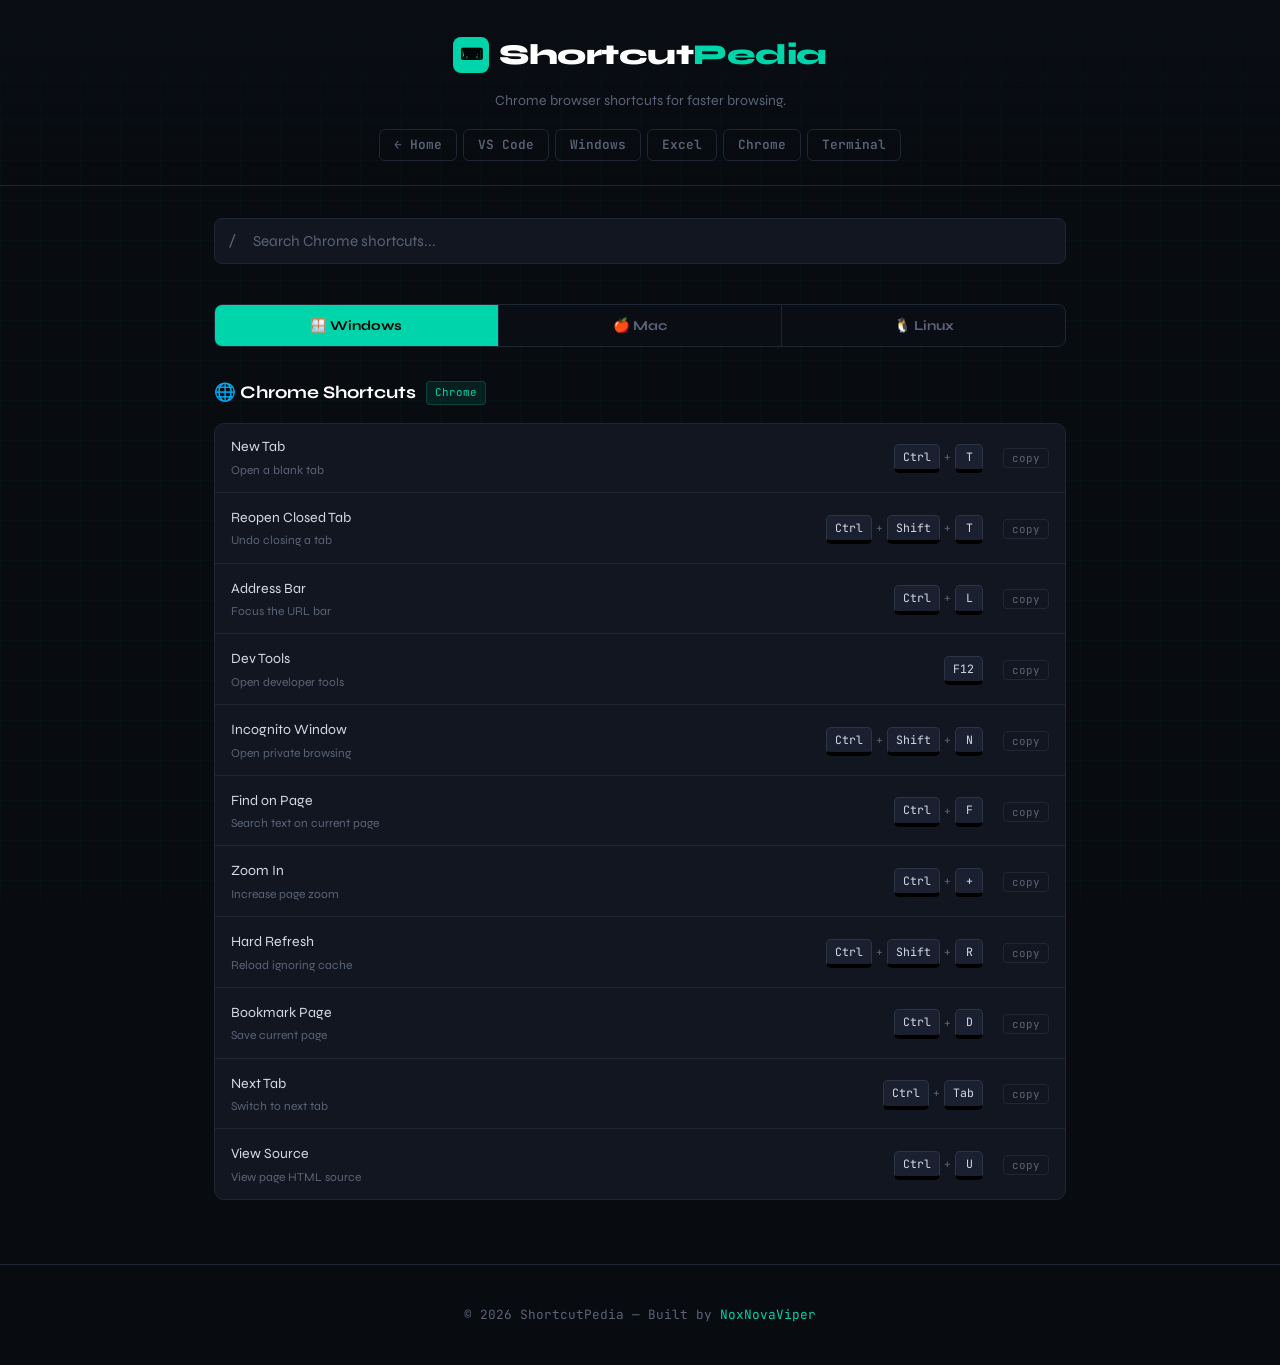
==== Chrome.html @ e055d783 "reupload" ====
<!DOCTYPE html>
<html lang="en">
<head>
    <meta charset="UTF-8">
    <meta name="viewport" content="width=device-width, initial-scale=1.0">
    <title>Chrome Shortcuts | ShortcutPedia</title>
    <meta name="description" content="Chrome keyboard shortcuts for Windows, Mac and Linux on ShortcutPedia.">
    <link rel="stylesheet" href="Style.css">
</head>
<body>

<header>
    <div class="site-logo">
        <div class="logo-icon">⌨</div>
        <h1>Shortcut<span>Pedia</span></h1>
    </div>
    <p>Chrome browser shortcuts for faster browsing.</p>
    <nav>
        <a href="index.html">&larr; Home</a>
        <a href="VSCode.html">VS Code</a>
        <a href="Windows.html">Windows</a>
        <a href="Excel.html">Excel</a>
        <a href="Chrome.html">Chrome</a>
        <a href="Terminal.html">Terminal</a>
    </nav>
</header>

<div class="container">

    <div class="search-wrap">
        <span class="search-icon">/</span>
        <input type="text" id="search" class="search-box" placeholder="Search Chrome shortcuts...">
    </div>

    <div class="os-selector">
        <button class="os-btn active" data-os="win">🪟 Windows</button>
        <button class="os-btn" data-os="mac">🍎 Mac</button>
        <button class="os-btn" data-os="linux">🐧 Linux</button>
    </div>

    <section>
        <div class="section-header">
            <h2>🌐 Chrome Shortcuts</h2>
            <span class="section-tag">Chrome</span>
        </div>
        <div class="shortcut-list" id="chrome-list"></div>
    </section>

</div>

<footer>
    &copy; 2026 ShortcutPedia — Built by <a href="https://noxnovaviper.github.io/CodePedia/">NoxNovaViper</a>
</footer>

<script src="script.js"></script>
</body>
</html>
---- Style.css ----
@import url('https://fonts.googleapis.com/css2?family=JetBrains+Mono:wght@400;700&family=Syne:wght@400;600;700;800&display=swap');

:root {
    --bg: #080b0f;
    --bg2: #0e1318;
    --text: #d4dbe8;
    --muted: #5a6478;
    --accent: #00d4aa;
    --accent2: #ff6b35;
    --card: #111620;
    --border: #1e2733;
    --tab-bg: #0a0e14;
    --kbd-bg: #1a2030;
    --kbd-border: #2a3545;
    --kbd-shadow: #000;
}

* { box-sizing: border-box; margin: 0; padding: 0; }

body {
    font-family: 'Syne', sans-serif;
    background: var(--bg);
    color: var(--text);
    line-height: 1.6;
    min-height: 100vh;
}

/* --- Animated grid background --- */
body::before {
    content: '';
    position: fixed;
    inset: 0;
    background-image:
        linear-gradient(rgba(0,212,170,0.03) 1px, transparent 1px),
        linear-gradient(90deg, rgba(0,212,170,0.03) 1px, transparent 1px);
    background-size: 40px 40px;
    pointer-events: none;
    z-index: 0;
}

/* --- Header --- */
header {
    position: relative;
    z-index: 1;
    background: linear-gradient(180deg, #0a0e14 0%, transparent 100%);
    padding: 2rem 1.5rem 1.5rem;
    text-align: center;
    border-bottom: 1px solid var(--border);
}

.site-logo {
    display: inline-flex;
    align-items: center;
    gap: 10px;
    margin-bottom: 0.5rem;
}

.logo-icon {
    width: 36px;
    height: 36px;
    background: var(--accent);
    border-radius: 8px;
    display: flex;
    align-items: center;
    justify-content: center;
    font-family: 'JetBrains Mono', monospace;
    font-weight: 700;
    font-size: 1rem;
    color: #000;
}

header h1 {
    font-size: 1.8rem;
    font-weight: 800;
    letter-spacing: -0.5px;
    color: white;
}

header h1 span { color: var(--accent); }
header p { color: var(--muted); font-size: 0.88rem; margin-top: 0.25rem; }

/* --- Nav --- */
nav {
    display: flex;
    justify-content: center;
    gap: 6px;
    flex-wrap: wrap;
    margin-top: 1rem;
}

nav a {
    color: var(--muted);
    text-decoration: none;
    font-weight: 600;
    padding: 5px 14px;
    border-radius: 6px;
    border: 1px solid var(--border);
    font-size: 0.8rem;
    transition: all 0.2s;
    font-family: 'JetBrains Mono', monospace;
}

nav a:hover, nav a.active {
    color: var(--accent);
    border-color: var(--accent);
    background: rgba(0,212,170,0.06);
}

/* --- Container --- */
.container {
    max-width: 900px;
    margin: 2rem auto;
    padding: 0 1.5rem;
    position: relative;
    z-index: 1;
}

/* --- Search --- */
.search-wrap {
    position: relative;
    margin-bottom: 2.5rem;
}

.search-icon {
    position: absolute;
    left: 14px;
    top: 50%;
    transform: translateY(-50%);
    color: var(--muted);
    font-family: 'JetBrains Mono', monospace;
    font-size: 0.9rem;
}

.search-box {
    width: 100%;
    padding: 13px 14px 13px 38px;
    border-radius: 8px;
    border: 1px solid var(--border);
    background: var(--card);
    color: white;
    font-size: 0.95rem;
    font-family: 'Syne', sans-serif;
    outline: none;
    transition: border-color 0.2s;
}
.search-box:focus { border-color: var(--accent); }
.search-box::placeholder { color: var(--muted); }

/* --- OS Selector --- */
.os-selector {
    display: flex;
    background: var(--tab-bg);
    border: 1px solid var(--border);
    border-radius: 8px;
    overflow: hidden;
    margin-bottom: 2rem;
}

.os-btn {
    flex: 1;
    padding: 12px 10px;
    border: none;
    background: none;
    color: var(--muted);
    cursor: pointer;
    font-size: 0.85rem;
    font-weight: 700;
    font-family: 'Syne', sans-serif;
    transition: all 0.2s;
    border-right: 1px solid var(--border);
    display: flex;
    align-items: center;
    justify-content: center;
    gap: 6px;
}
.os-btn:last-child { border-right: none; }
.os-btn.active { background: var(--accent); color: #000; }
.os-btn:hover:not(.active) { background: rgba(0,212,170,0.06); color: var(--accent); }

/* --- Section headers --- */
section { margin-bottom: 2.5rem; }

.section-header {
    display: flex;
    align-items: center;
    gap: 10px;
    margin-bottom: 1rem;
}

.section-header h2 {
    font-size: 1.1rem;
    font-weight: 700;
    color: white;
}

.section-tag {
    font-family: 'JetBrains Mono', monospace;
    font-size: 0.68rem;
    color: var(--accent);
    background: rgba(0,212,170,0.1);
    border: 1px solid rgba(0,212,170,0.2);
    padding: 2px 8px;
    border-radius: 4px;
}

/* --- Shortcut Cards --- */
.shortcut-list {
    display: flex;
    flex-direction: column;
    gap: 2px;
    background: var(--card);
    border: 1px solid var(--border);
    border-radius: 10px;
    overflow: hidden;
}

.shortcut-row {
    display: flex;
    align-items: center;
    justify-content: space-between;
    padding: 12px 16px;
    border-bottom: 1px solid var(--border);
    transition: background 0.15s;
    gap: 20px;
}
.shortcut-row:last-child { border-bottom: none; }
.shortcut-row:hover { background: rgba(255,255,255,0.02); }

.shortcut-desc {
    font-size: 0.88rem;
    color: var(--text);
    flex: 1;
}

.shortcut-desc small {
    display: block;
    color: var(--muted);
    font-size: 0.75rem;
    margin-top: 2px;
}

/* --- KBD Keys --- */
.keys {
    display: flex;
    align-items: center;
    gap: 4px;
    flex-shrink: 0;
}

kbd {
    display: inline-flex;
    align-items: center;
    justify-content: center;
    background: var(--kbd-bg);
    border: 1px solid var(--kbd-border);
    border-bottom: 3px solid var(--kbd-shadow);
    border-radius: 5px;
    padding: 3px 8px;
    font-family: 'JetBrains Mono', monospace;
    font-size: 0.72rem;
    color: var(--text);
    white-space: nowrap;
    min-width: 28px;
    text-align: center;
    box-shadow: 0 1px 0 var(--kbd-shadow);
    transition: transform 0.1s;
}

kbd:hover { transform: translateY(-1px); }

.key-plus {
    color: var(--muted);
    font-size: 0.7rem;
    font-family: 'JetBrains Mono', monospace;
}

.copy-keys-btn {
    background: transparent;
    border: 1px solid var(--border);
    color: var(--muted);
    border-radius: 4px;
    padding: 2px 8px;
    font-size: 0.68rem;
    cursor: pointer;
    font-family: 'JetBrains Mono', monospace;
    transition: all 0.2s;
    flex-shrink: 0;
}
.copy-keys-btn:hover { border-color: var(--accent); color: var(--accent); }

/* --- Category cards on homepage --- */
.category-grid {
    display: grid;
    grid-template-columns: repeat(auto-fit, minmax(200px, 1fr));
    gap: 16px;
    margin-top: 1rem;
}

.cat-card {
    background: var(--card);
    border: 1px solid var(--border);
    border-radius: 10px;
    padding: 1.4rem;
    text-decoration: none;
    display: flex;
    flex-direction: column;
    gap: 8px;
    transition: all 0.2s;
    position: relative;
    overflow: hidden;
}

.cat-card::before {
    content: '';
    position: absolute;
    top: 0; left: 0; right: 0;
    height: 2px;
    background: var(--accent);
    transform: scaleX(0);
    transition: transform 0.2s;
}

.cat-card:hover { border-color: rgba(0,212,170,0.3); transform: translateY(-2px); }
.cat-card:hover::before { transform: scaleX(1); }

.cat-icon { font-size: 1.5rem; }
.cat-name { font-size: 1rem; font-weight: 700; color: white; }
.cat-count { font-size: 0.75rem; color: var(--muted); font-family: 'JetBrains Mono', monospace; }

/* --- Footer --- */
footer {
    text-align: center;
    padding: 2.5rem 0;
    color: var(--muted);
    font-size: 0.8rem;
    border-top: 1px solid var(--border);
    margin-top: 4rem;
    position: relative;
    z-index: 1;
    font-family: 'JetBrains Mono', monospace;
}

footer a { color: var(--accent); text-decoration: none; }
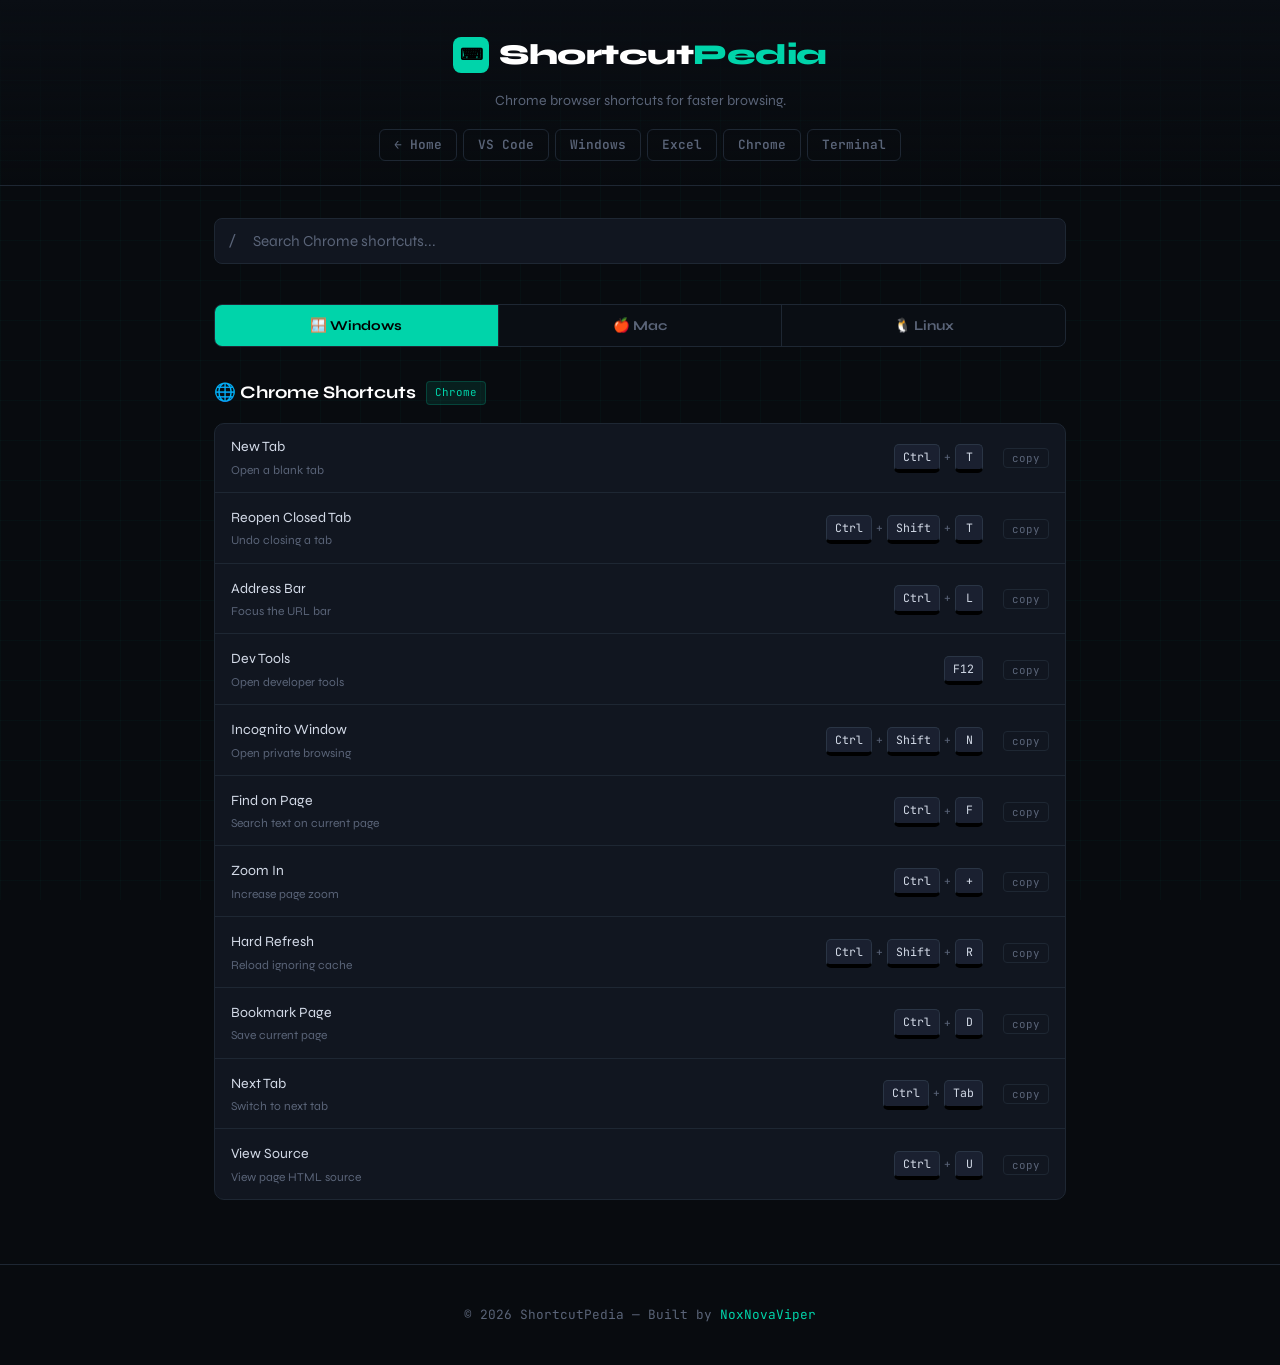
==== commit b01375e3: "favicon added" ====
--- a/Chrome.html
+++ b/Chrome.html
@@ -1,6 +1,7 @@
 <!DOCTYPE html>
 <html lang="en">
 <head>
+    <link rel="icon" type="image/x-icon" href="favicon.ico">
     <meta charset="UTF-8">
     <meta name="viewport" content="width=device-width, initial-scale=1.0">
     <title>Chrome Shortcuts | ShortcutPedia</title>
